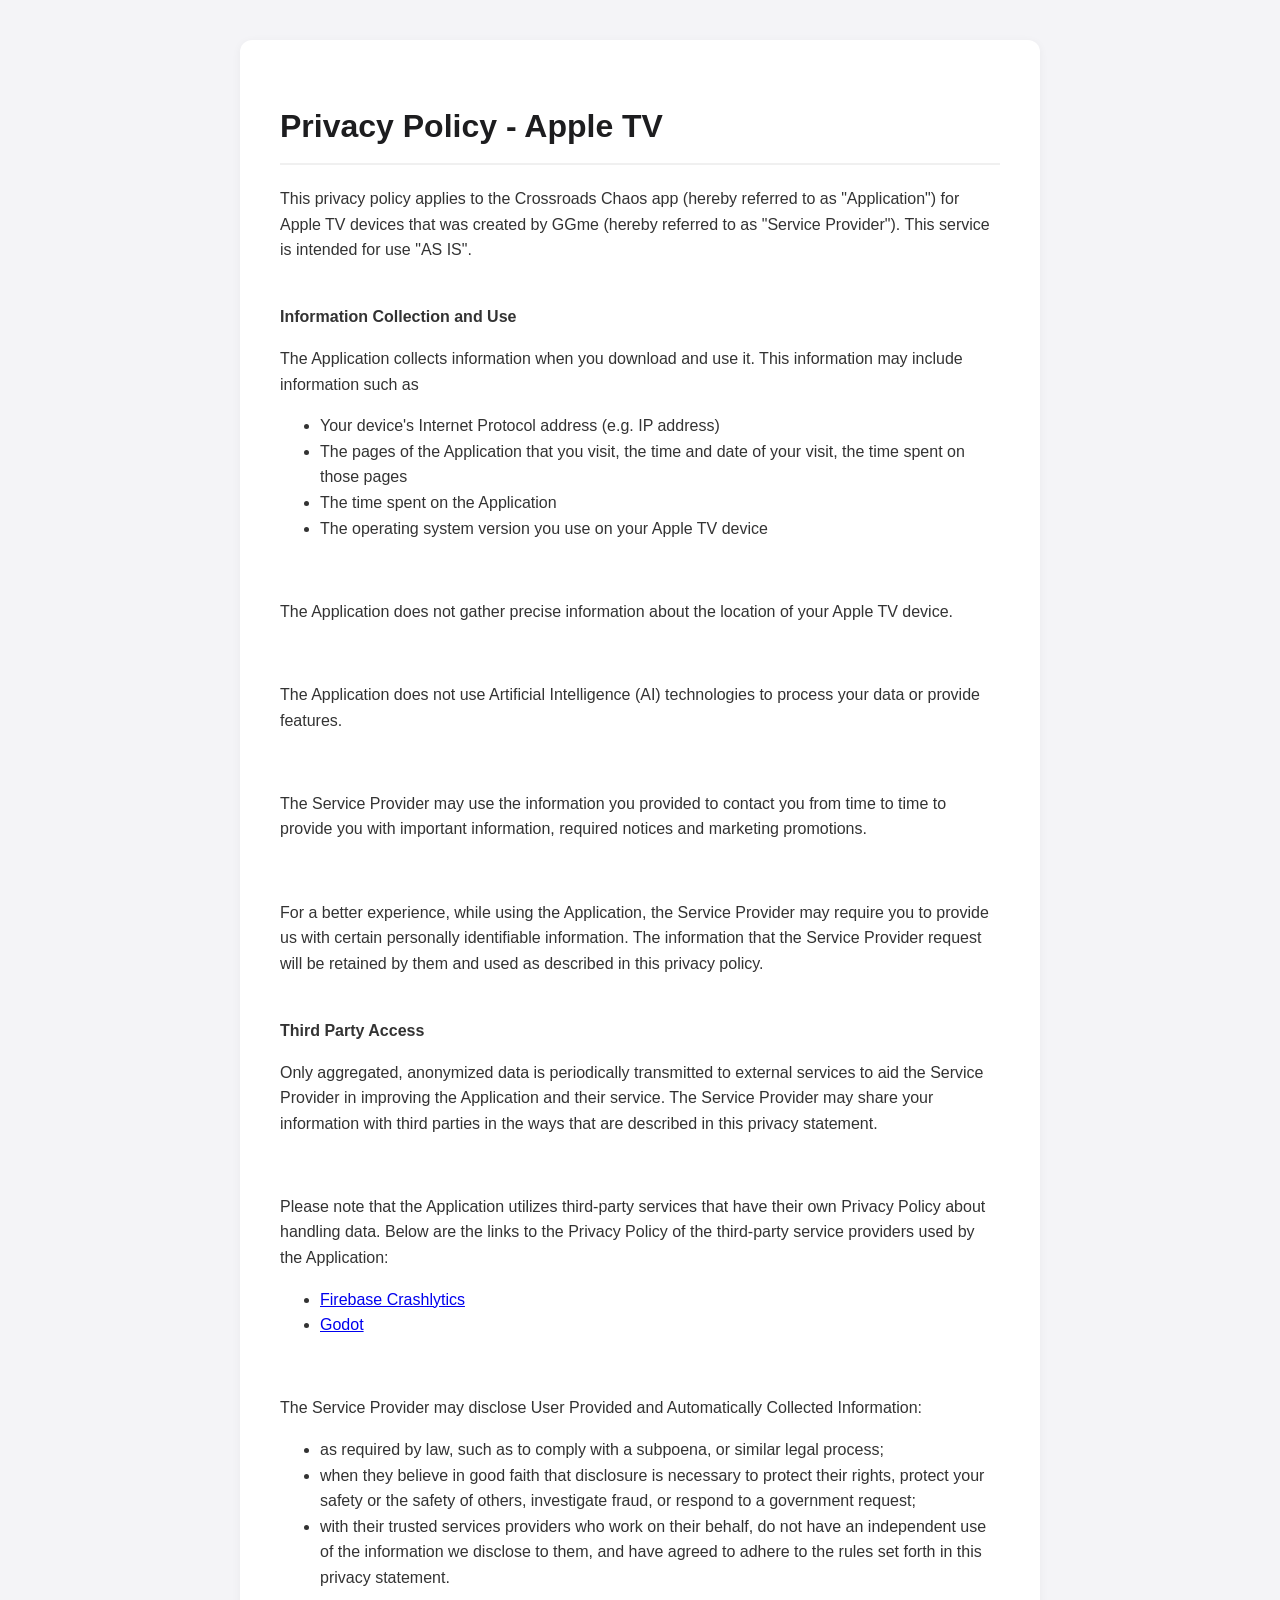
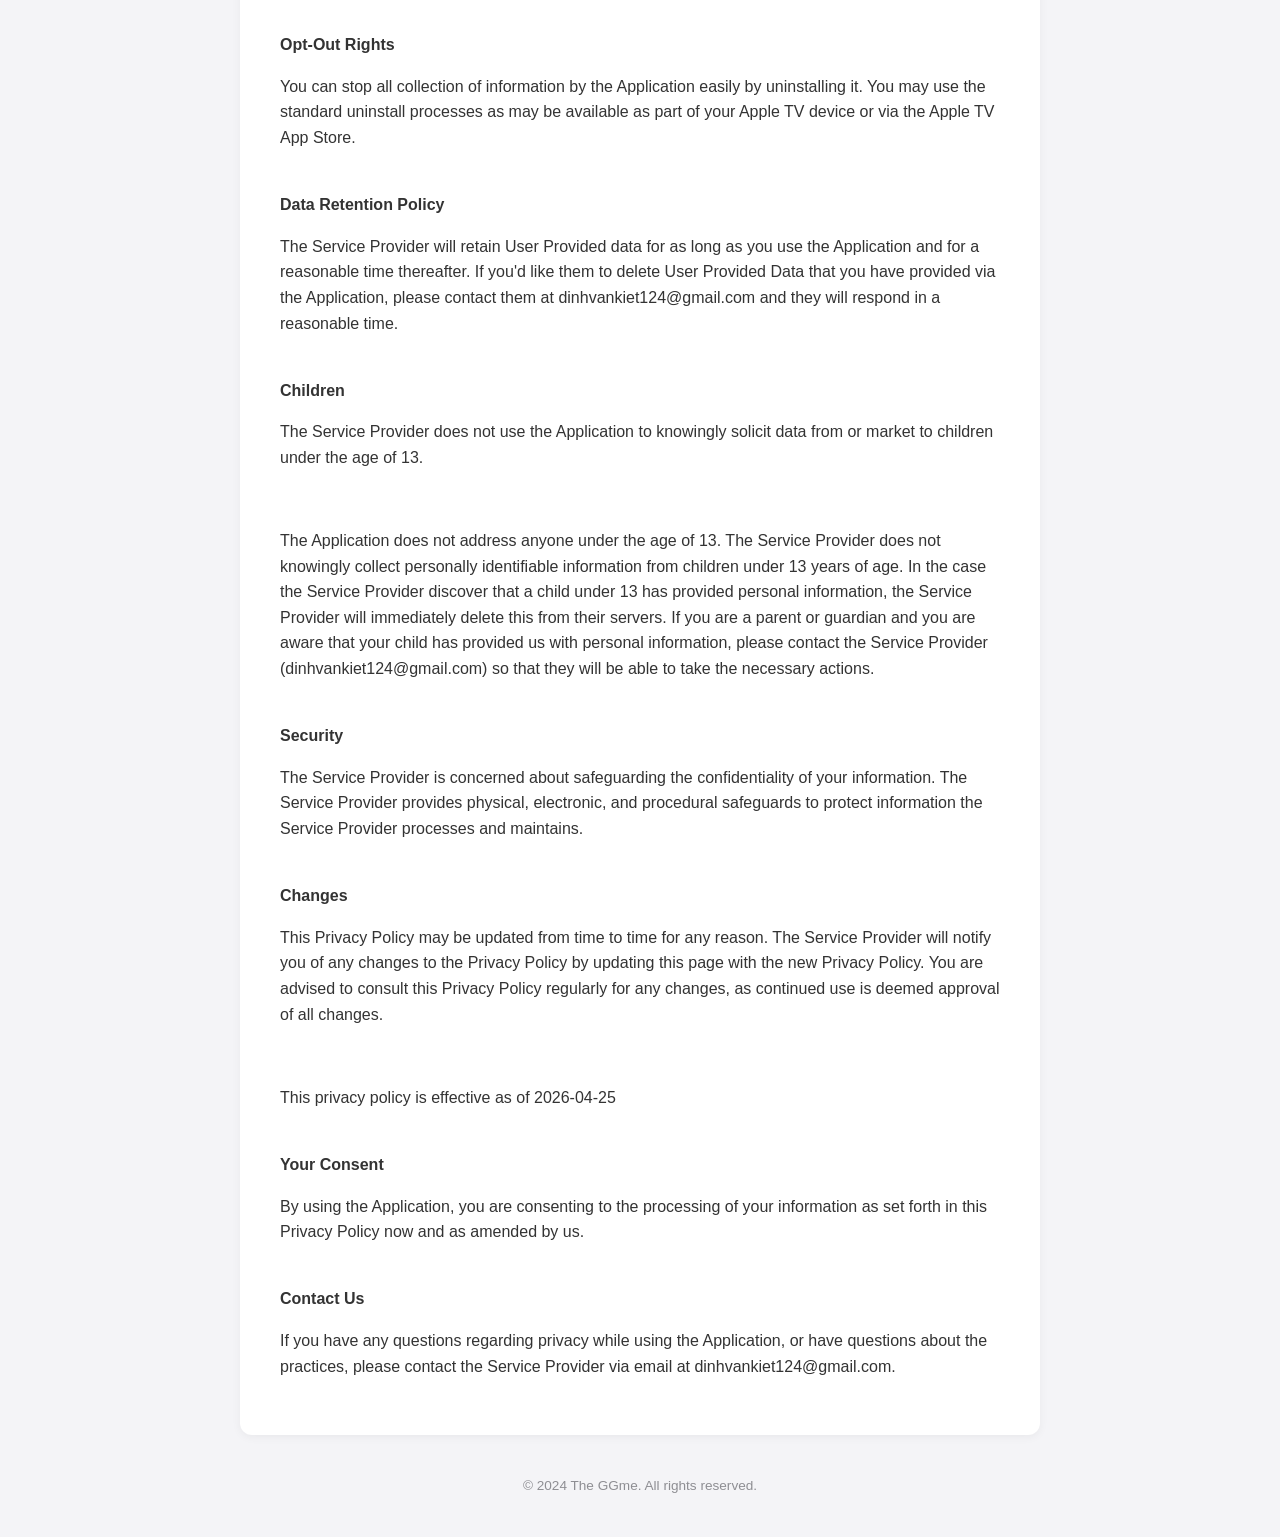
==== apple_tv_privacy.html @ 7bf9c7cc "Update app references from "Crossroad Chaos" to "Crossroads Chaos" across multiple files, including " ====
<!DOCTYPE html>
    <html>
    <head>
      <meta charset='utf-8'>
      <meta name='viewport' content='width=device-width'>
      <title>Privacy Policy - Apple TV</title>
      <style>
    body {
        font-family: -apple-system, BlinkMacSystemFont, "Segoe UI", Roboto, Helvetica, Arial, sans-serif;
        line-height: 1.6;
        color: #333;
        max-width: 800px;
        margin: 0 auto;
        padding: 40px 20px;
        background-color: #f4f4f7;
    }
    .container {
        background-color: #fff;
        padding: 40px;
        border-radius: 12px;
        box-shadow: 0 2px 10px rgba(0,0,0,0.05);
    }
    h1 {
        color: #1d1d1f;
        border-bottom: 2px solid #f0f0f0;
        padding-bottom: 10px;
    }
    h2 {
        color: #0071e3;
        margin-top: 30px;
    }
    .faq-item {
        margin-bottom: 20px;
        padding: 15px;
        background-color: #fafafa;
        border-radius: 8px;
    }
    .faq-question {
        font-weight: 600;
        color: #1d1d1f;
        display: block;
        margin-bottom: 5px;
    }
    .status-box {
        background-color: #e8f5e9;
        padding: 15px;
        border-radius: 8px;
        border-left: 4px solid #4caf50;
        margin: 20px 0;
    }
    footer {
        margin-top: 40px;
        text-align: center;
        font-size: 0.85em;
        color: #8e8e93;
    }
</style>
    </head>
    <body>
    <div class="container">
    <h1>Privacy Policy - Apple TV</h1><p>This privacy policy applies to the Crossroads Chaos app (hereby referred to as "Application") for Apple TV devices that was created by GGme (hereby referred to as "Service Provider"). This service is intended for use "AS IS".</p><br><strong>Information Collection and Use</strong><p>The Application collects information when you download and use it. This information may include information such as </p><ul><li>Your device's Internet Protocol address (e.g. IP address)</li><li>The pages of the Application that you visit, the time and date of your visit, the time spent on those pages</li><li>The time spent on the Application</li><li>The operating system version you use on your Apple TV device</li></ul><p></p><br><p>The Application does not gather precise information about the location of your Apple TV device.</p><!----><br><p>The Application does not use Artificial Intelligence (AI) technologies to process your data or provide features.</p><br><p>The Service Provider may use the information you provided to contact you from time to time to provide you with important information, required notices and marketing promotions.</p><br><p>For a better experience, while using the Application, the Service Provider may require you to provide us with certain personally identifiable information. The information that the Service Provider request will be retained by them and used as described in this privacy policy.</p><br><strong>Third Party Access</strong><p>Only aggregated, anonymized data is periodically transmitted to external services to aid the Service Provider in improving the Application and their service. The Service Provider may share your information with third parties in the ways that are described in this privacy statement.</p><div><br><p>Please note that the Application utilizes third-party services that have their own Privacy Policy about handling data. Below are the links to the Privacy Policy of the third-party service providers used by the Application:</p><ul><li><a href="https://firebase.google.com/support/privacy/" target="_blank" rel="noopener noreferrer">Firebase Crashlytics</a></li><li><a href="https://godotengine.org/privacy-policy" target="_blank" rel="noopener noreferrer">Godot</a></li></ul></div><br><p>The Service Provider may disclose User Provided and Automatically Collected Information:</p><ul><li>as required by law, such as to comply with a subpoena, or similar legal process;</li><li>when they believe in good faith that disclosure is necessary to protect their rights, protect your safety or the safety of others, investigate fraud, or respond to a government request;</li><li>with their trusted services providers who work on their behalf, do not have an independent use of the information we disclose to them, and have agreed to adhere to the rules set forth in this privacy statement.</li></ul><p></p><br><strong>Opt-Out Rights</strong><p>You can stop all collection of information by the Application easily by uninstalling it. You may use the standard uninstall processes as may be available as part of your Apple TV device or via the Apple TV App Store.</p><br><strong>Data Retention Policy</strong><p>The Service Provider will retain User Provided data for as long as you use the Application and for a reasonable time thereafter. If you'd like them to delete User Provided Data that you have provided via the Application, please contact them at dinhvankiet124@gmail.com and they will respond in a reasonable time.</p><br><strong>Children</strong><p>The Service Provider does not use the Application to knowingly solicit data from or market to children under the age of 13.</p><div><br><p>The Application does not address anyone under the age of 13. The Service Provider does not knowingly collect personally identifiable information from children under 13 years of age. In the case the Service Provider discover that a child under 13 has provided personal information, the Service Provider will immediately delete this from their servers. If you are a parent or guardian and you are aware that your child has provided us with personal information, please contact the Service Provider (dinhvankiet124@gmail.com) so that they will be able to take the necessary actions.</p></div><br><strong>Security</strong><p>The Service Provider is concerned about safeguarding the confidentiality of your information. The Service Provider provides physical, electronic, and procedural safeguards to protect information the Service Provider processes and maintains.</p><br><strong>Changes</strong><p>This Privacy Policy may be updated from time to time for any reason. The Service Provider will notify you of any changes to the Privacy Policy by updating this page with the new Privacy Policy. You are advised to consult this Privacy Policy regularly for any changes, as continued use is deemed approval of all changes.</p><br><p>This privacy policy is effective as of 2026-04-25</p><br><strong>Your Consent</strong><p>By using the Application, you are consenting to the processing of your information as set forth in this Privacy Policy now and as amended by us.</p><br><strong>Contact Us</strong><p>If you have any questions regarding privacy while using the Application, or have questions about the practices, please contact the Service Provider via email at dinhvankiet124@gmail.com.</p>
        </div>
    <footer>
        &copy; 2024 The GGme. All rights reserved.
    </footer>
</body>
    </html>
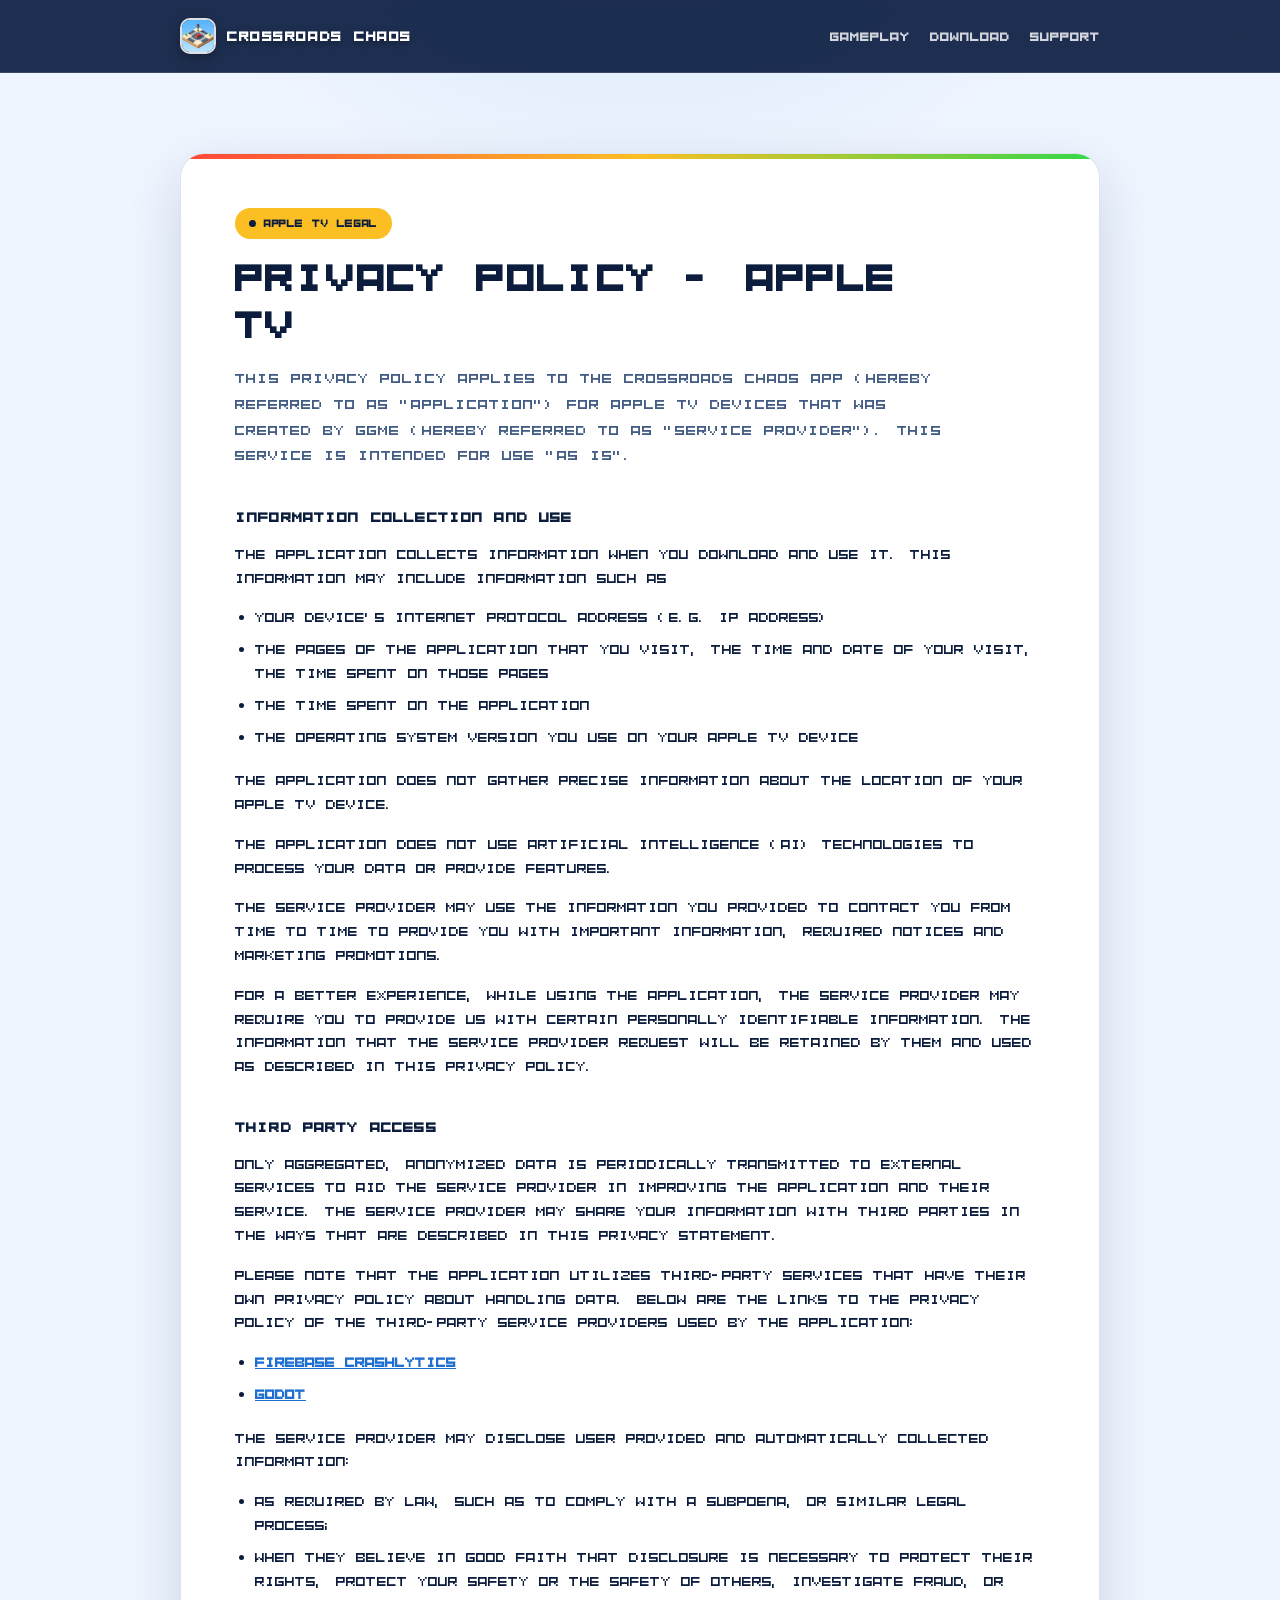
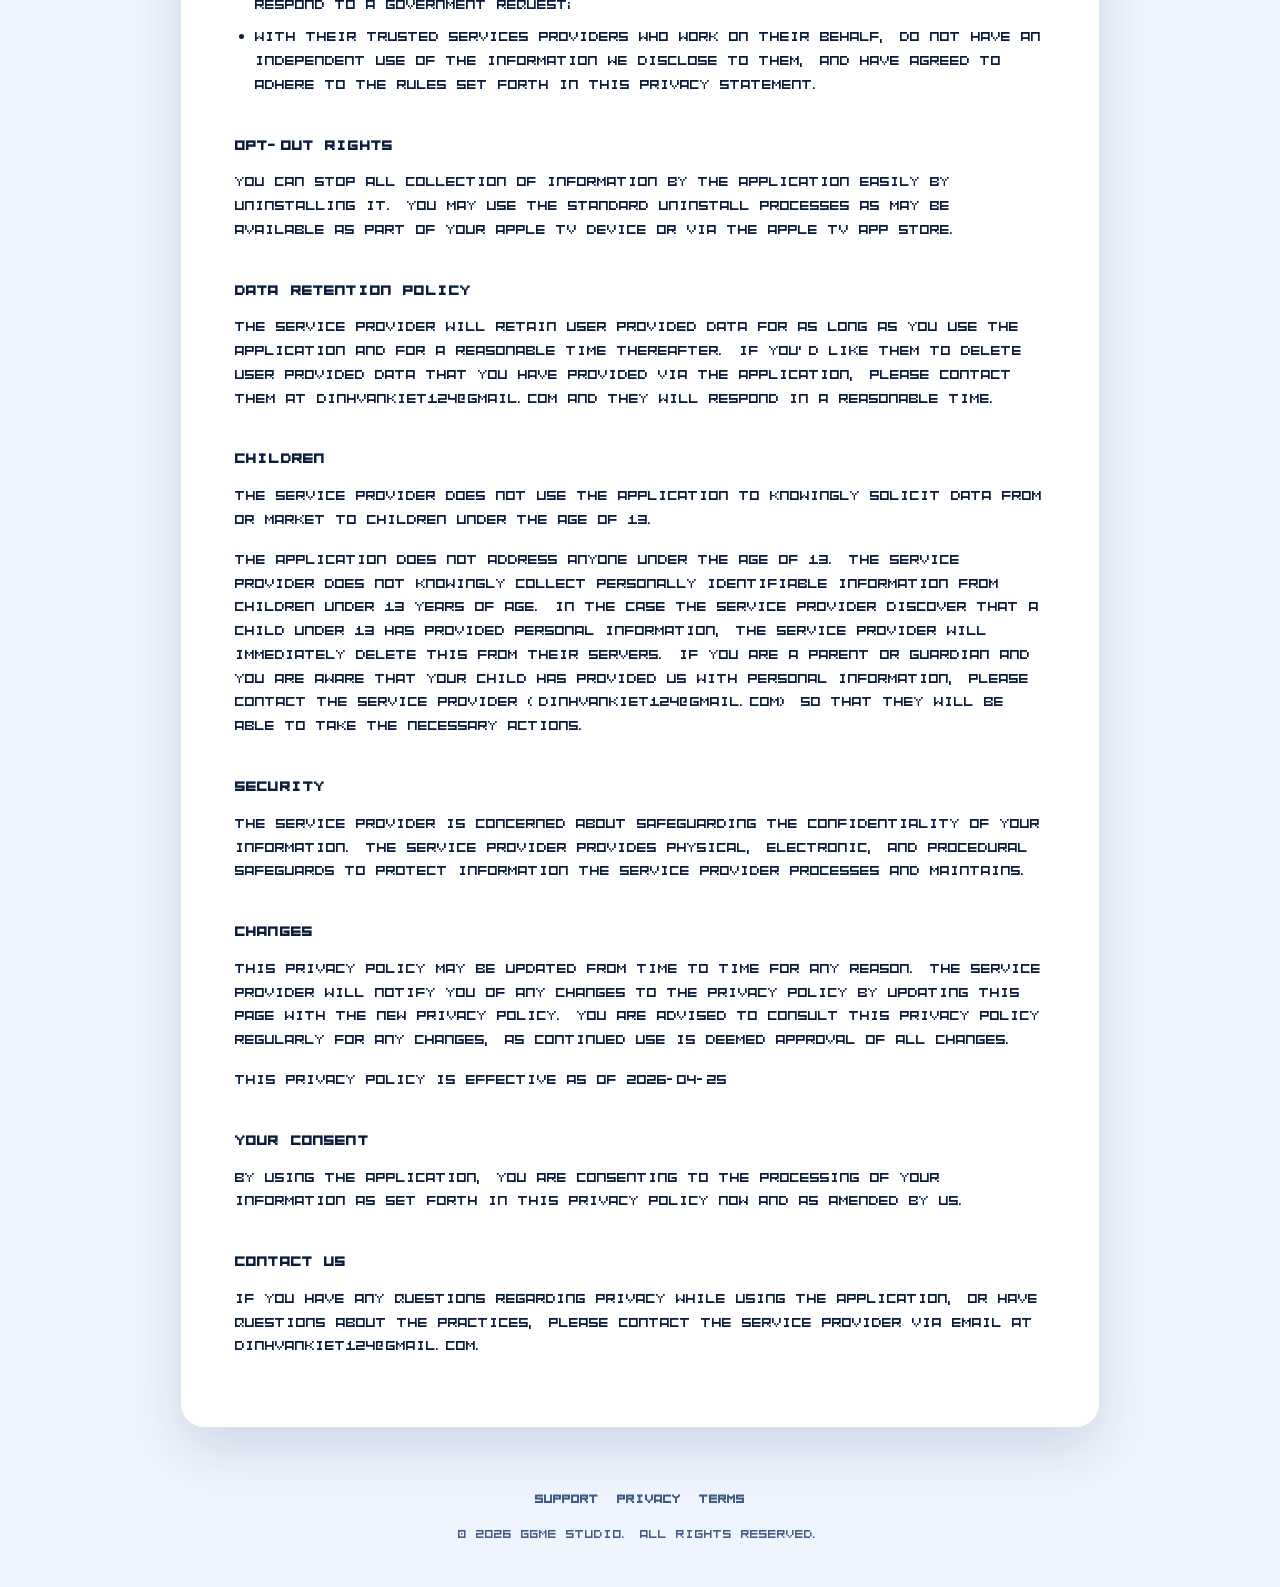
==== commit 5d61388e: "Add remote config client for dynamic landing page updates - Introduced remote-config-client.js to fe" ====
--- a/apple_tv_privacy.html
+++ b/apple_tv_privacy.html
@@ -3,65 +3,31 @@
     <head>
       <meta charset='utf-8'>
       <meta name='viewport' content='width=device-width'>
+      <meta name="color-scheme" content="light dark">
       <title>Privacy Policy - Apple TV</title>
-      <style>
-    body {
-        font-family: -apple-system, BlinkMacSystemFont, "Segoe UI", Roboto, Helvetica, Arial, sans-serif;
-        line-height: 1.6;
-        color: #333;
-        max-width: 800px;
-        margin: 0 auto;
-        padding: 40px 20px;
-        background-color: #f4f4f7;
-    }
-    .container {
-        background-color: #fff;
-        padding: 40px;
-        border-radius: 12px;
-        box-shadow: 0 2px 10px rgba(0,0,0,0.05);
-    }
-    h1 {
-        color: #1d1d1f;
-        border-bottom: 2px solid #f0f0f0;
-        padding-bottom: 10px;
-    }
-    h2 {
-        color: #0071e3;
-        margin-top: 30px;
-    }
-    .faq-item {
-        margin-bottom: 20px;
-        padding: 15px;
-        background-color: #fafafa;
-        border-radius: 8px;
-    }
-    .faq-question {
-        font-weight: 600;
-        color: #1d1d1f;
-        display: block;
-        margin-bottom: 5px;
-    }
-    .status-box {
-        background-color: #e8f5e9;
-        padding: 15px;
-        border-radius: 8px;
-        border-left: 4px solid #4caf50;
-        margin: 20px 0;
-    }
-    footer {
-        margin-top: 40px;
-        text-align: center;
-        font-size: 0.85em;
-        color: #8e8e93;
-    }
-</style>
+      <link rel="apple-touch-icon" sizes="180x180" href="favicon_io/apple-touch-icon.png">
+      <link rel="icon" type="image/png" sizes="32x32" href="favicon_io/favicon-32x32.png">
+      <link rel="icon" type="image/png" sizes="16x16" href="favicon_io/favicon-16x16.png">
+      <link rel="manifest" href="favicon_io/site.webmanifest">
+      <link rel="shortcut icon" href="favicon_io/favicon.ico">
+      <link rel="stylesheet" href="legal-pages.css">
     </head>
     <body>
-    <div class="container">
+    <header class="site-header">
+      <nav class="site-nav" aria-label="Main navigation">
+        <a class="site-brand" href="index.html"><img src="icon_1024.png" alt="Crossroads Chaos"><span>Crossroads Chaos</span></a>
+        <ul class="site-nav-links"><li><a href="index.html#features">Gameplay</a></li><li><a href="index.html#download">Download</a></li><li><a href="game_support.html">Support</a></li></ul>
+      </nav>
+    </header>
+    <main class="legal-main">
+    <article class="container policy-content">
+    <span class="page-kicker">Apple TV Legal</span>
     <h1>Privacy Policy - Apple TV</h1><p>This privacy policy applies to the Crossroads Chaos app (hereby referred to as "Application") for Apple TV devices that was created by GGme (hereby referred to as "Service Provider"). This service is intended for use "AS IS".</p><br><strong>Information Collection and Use</strong><p>The Application collects information when you download and use it. This information may include information such as </p><ul><li>Your device's Internet Protocol address (e.g. IP address)</li><li>The pages of the Application that you visit, the time and date of your visit, the time spent on those pages</li><li>The time spent on the Application</li><li>The operating system version you use on your Apple TV device</li></ul><p></p><br><p>The Application does not gather precise information about the location of your Apple TV device.</p><!----><br><p>The Application does not use Artificial Intelligence (AI) technologies to process your data or provide features.</p><br><p>The Service Provider may use the information you provided to contact you from time to time to provide you with important information, required notices and marketing promotions.</p><br><p>For a better experience, while using the Application, the Service Provider may require you to provide us with certain personally identifiable information. The information that the Service Provider request will be retained by them and used as described in this privacy policy.</p><br><strong>Third Party Access</strong><p>Only aggregated, anonymized data is periodically transmitted to external services to aid the Service Provider in improving the Application and their service. The Service Provider may share your information with third parties in the ways that are described in this privacy statement.</p><div><br><p>Please note that the Application utilizes third-party services that have their own Privacy Policy about handling data. Below are the links to the Privacy Policy of the third-party service providers used by the Application:</p><ul><li><a href="https://firebase.google.com/support/privacy/" target="_blank" rel="noopener noreferrer">Firebase Crashlytics</a></li><li><a href="https://godotengine.org/privacy-policy" target="_blank" rel="noopener noreferrer">Godot</a></li></ul></div><br><p>The Service Provider may disclose User Provided and Automatically Collected Information:</p><ul><li>as required by law, such as to comply with a subpoena, or similar legal process;</li><li>when they believe in good faith that disclosure is necessary to protect their rights, protect your safety or the safety of others, investigate fraud, or respond to a government request;</li><li>with their trusted services providers who work on their behalf, do not have an independent use of the information we disclose to them, and have agreed to adhere to the rules set forth in this privacy statement.</li></ul><p></p><br><strong>Opt-Out Rights</strong><p>You can stop all collection of information by the Application easily by uninstalling it. You may use the standard uninstall processes as may be available as part of your Apple TV device or via the Apple TV App Store.</p><br><strong>Data Retention Policy</strong><p>The Service Provider will retain User Provided data for as long as you use the Application and for a reasonable time thereafter. If you'd like them to delete User Provided Data that you have provided via the Application, please contact them at dinhvankiet124@gmail.com and they will respond in a reasonable time.</p><br><strong>Children</strong><p>The Service Provider does not use the Application to knowingly solicit data from or market to children under the age of 13.</p><div><br><p>The Application does not address anyone under the age of 13. The Service Provider does not knowingly collect personally identifiable information from children under 13 years of age. In the case the Service Provider discover that a child under 13 has provided personal information, the Service Provider will immediately delete this from their servers. If you are a parent or guardian and you are aware that your child has provided us with personal information, please contact the Service Provider (dinhvankiet124@gmail.com) so that they will be able to take the necessary actions.</p></div><br><strong>Security</strong><p>The Service Provider is concerned about safeguarding the confidentiality of your information. The Service Provider provides physical, electronic, and procedural safeguards to protect information the Service Provider processes and maintains.</p><br><strong>Changes</strong><p>This Privacy Policy may be updated from time to time for any reason. The Service Provider will notify you of any changes to the Privacy Policy by updating this page with the new Privacy Policy. You are advised to consult this Privacy Policy regularly for any changes, as continued use is deemed approval of all changes.</p><br><p>This privacy policy is effective as of 2026-04-25</p><br><strong>Your Consent</strong><p>By using the Application, you are consenting to the processing of your information as set forth in this Privacy Policy now and as amended by us.</p><br><strong>Contact Us</strong><p>If you have any questions regarding privacy while using the Application, or have questions about the practices, please contact the Service Provider via email at dinhvankiet124@gmail.com.</p>
-        </div>
-    <footer>
-        &copy; 2024 The GGme. All rights reserved.
+        </article>
+    </main>
+    <footer class="legal-footer">
+        <div class="legal-footer-links"><a href="game_support.html">Support</a><a href="privacy.html">Privacy</a><a href="terms.html">Terms</a></div>
+        &copy; 2026 GGme Studio. All rights reserved.
     </footer>
 </body>
     </html>
--- a/legal-pages.css
+++ b/legal-pages.css
@@ -0,0 +1,321 @@
+@font-face {
+  font-family: 'Kenney Future';
+  src: url('assets/fonts/kenney_future.ttf') format('truetype');
+  font-style: normal;
+  font-weight: 400;
+  font-display: swap;
+}
+
+:root {
+  color-scheme: light dark;
+  --page-bg: #eef5ff;
+  --surface: #ffffff;
+  --surface-muted: #f4f9ff;
+  --text: #0b1c3d;
+  --text-muted: #435c84;
+  --accent: #1e6fd1;
+  --accent-strong: #1456aa;
+  --border: rgba(15, 63, 133, 0.14);
+  --glow: rgba(30, 111, 209, 0.16);
+  --success: #16a34a;
+  --header-bg: rgba(7, 25, 61, 0.9);
+  --page-width: 920px;
+}
+
+@media (prefers-color-scheme: dark) {
+  :root {
+    --page-bg: #0a0720;
+    --surface: #171440;
+    --surface-muted: #1f1b52;
+    --text: #f5f8ff;
+    --text-muted: #a8b9df;
+    --accent: #3ee8ff;
+    --accent-strong: #70efff;
+    --border: rgba(62, 232, 255, 0.2);
+    --glow: rgba(62, 232, 255, 0.2);
+    --success: #4ade80;
+    --header-bg: rgba(9, 6, 31, 0.9);
+  }
+}
+
+* { box-sizing: border-box; }
+
+html { scroll-behavior: smooth; }
+
+body {
+  min-height: 100vh;
+  max-width: none;
+  margin: 0;
+  padding: 0;
+  background:
+    radial-gradient(circle at 50% -10%, var(--glow), transparent 34rem),
+    var(--page-bg);
+  color: var(--text);
+  font-family: 'Kenney Future', sans-serif;
+  font-size: 13.5px;
+  line-height: 1.75;
+  -webkit-font-smoothing: antialiased;
+}
+
+a { color: var(--accent); }
+
+a:hover { color: var(--accent-strong); }
+
+a:focus-visible {
+  outline: 3px solid #fbbf24;
+  outline-offset: 3px;
+  border-radius: 6px;
+}
+
+.site-header {
+  position: sticky;
+  top: 0;
+  z-index: 10;
+  border-bottom: 1px solid rgba(255, 255, 255, 0.12);
+  background: var(--header-bg);
+  backdrop-filter: blur(16px) saturate(150%);
+  -webkit-backdrop-filter: blur(16px) saturate(150%);
+}
+
+.site-nav {
+  width: min(var(--page-width), 90%);
+  min-height: 72px;
+  margin: 0 auto;
+  display: flex;
+  align-items: center;
+  justify-content: space-between;
+  gap: 20px;
+}
+
+.site-brand {
+  display: inline-flex;
+  align-items: center;
+  gap: 11px;
+  color: #ffffff;
+  text-decoration: none;
+  font-family: 'Kenney Future', sans-serif;
+  font-size: clamp(0.76rem, 1.1vw, 0.92rem);
+  font-weight: 700;
+  letter-spacing: 0.04em;
+  white-space: nowrap;
+}
+
+.site-brand img {
+  width: 36px;
+  height: 36px;
+  border-radius: 10px;
+  border: 2px solid rgba(255, 255, 255, 0.85);
+  box-shadow: 0 4px 12px rgba(0, 0, 0, 0.3);
+}
+
+.site-brand span {
+  color: #ffffff;
+  text-shadow: 0 2px 6px rgba(0, 0, 0, 0.4);
+}
+
+.site-nav-links {
+  display: flex;
+  flex-wrap: wrap;
+  align-items: center;
+  justify-content: flex-end;
+  gap: 6px 20px;
+  list-style: none;
+  margin: 0;
+  padding: 0;
+}
+
+.site-nav-links a {
+  color: rgba(255, 255, 255, 0.8);
+  font-size: 0.78rem;
+  font-weight: 600;
+  text-decoration: none;
+  white-space: nowrap;
+  transition: color 0.2s ease;
+}
+
+.site-nav-links a:hover,
+.site-nav-links a[aria-current="page"] {
+  color: #fbbf24;
+}
+
+.legal-main {
+  width: min(var(--page-width), 90%);
+  margin: 0 auto;
+  padding: clamp(40px, 7vw, 80px) 0 60px;
+}
+
+.container {
+  position: relative;
+  overflow: hidden;
+  padding: clamp(28px, 5vw, 54px);
+  border: 1px solid var(--border);
+  border-radius: 24px;
+  background: var(--surface);
+  box-shadow: 0 20px 55px rgba(7, 25, 61, 0.14);
+}
+
+.container::before {
+  content: '';
+  position: absolute;
+  top: 0;
+  left: 0;
+  width: 100%;
+  height: 5px;
+  background: linear-gradient(90deg, #ff453a, #fbbf24, #32d74b);
+}
+
+.page-kicker {
+  display: inline-flex;
+  align-items: center;
+  gap: 8px;
+  margin: 0 0 14px;
+  padding: 6px 14px;
+  border-radius: 999px;
+  background: #fbbf24;
+  color: #0b1c3d;
+  font-size: 0.68rem;
+  font-weight: 700;
+  letter-spacing: 0.05em;
+  text-transform: uppercase;
+}
+
+.page-kicker::before {
+  content: '';
+  width: 7px;
+  height: 7px;
+  border-radius: 50%;
+  background: #0b1c3d;
+}
+
+h1, h2, .policy-content > strong {
+  font-family: 'Kenney Future', sans-serif;
+  color: var(--text);
+}
+
+h1 {
+  max-width: 740px;
+  margin: 0 0 18px;
+  padding: 0;
+  border: 0;
+  font-size: clamp(1.5rem, 3.6vw, 2.45rem);
+  line-height: 1.2;
+  letter-spacing: 0.01em;
+  text-transform: uppercase;
+}
+
+h1 + p {
+  max-width: 720px;
+  margin-top: 0;
+  color: var(--text-muted);
+  font-size: 0.92rem;
+}
+
+h2, .policy-content > strong {
+  display: block;
+  margin: 36px 0 12px;
+  font-size: 0.92rem;
+  font-weight: 700;
+  letter-spacing: 0.01em;
+  text-transform: uppercase;
+}
+
+h2 { color: var(--accent); }
+
+p {
+  margin: 0 0 16px;
+  font-size: 0.85rem;
+}
+
+ul {
+  margin: 0 0 20px;
+  padding-left: 1.25rem;
+  font-size: 0.85rem;
+}
+
+li { margin: 8px 0; }
+
+.policy-content br { display: none; }
+.policy-content p:empty { display: none; }
+.policy-content a { font-weight: 700; overflow-wrap: anywhere; }
+
+.faq-item {
+  margin: 14px 0;
+  padding: 20px 22px;
+  border: 1px solid var(--border);
+  border-radius: 16px;
+  background: var(--surface-muted);
+  font-size: 0.84rem;
+}
+
+.faq-question {
+  display: block;
+  margin-bottom: 8px;
+  color: var(--text);
+  font-weight: 700;
+  font-size: 0.88rem;
+}
+
+.status-box {
+  display: flex;
+  align-items: center;
+  gap: 10px;
+  margin: 24px 0 34px;
+  padding: 15px 18px;
+  border: 1px solid color-mix(in srgb, var(--success) 38%, var(--border));
+  border-radius: 14px;
+  background: color-mix(in srgb, var(--success) 12%, transparent);
+  color: var(--text);
+  font-size: 0.84rem;
+}
+
+.status-box::before {
+  content: '';
+  width: 9px;
+  height: 9px;
+  flex: 0 0 auto;
+  border-radius: 50%;
+  background: var(--success);
+  box-shadow: 0 0 0 5px color-mix(in srgb, var(--success) 18%, transparent);
+}
+
+.legal-footer {
+  width: min(var(--page-width), 90%);
+  margin: 0 auto;
+  padding: 0 0 42px;
+  color: var(--text-muted);
+  font-size: 0.76rem;
+  text-align: center;
+}
+
+.legal-footer-links {
+  display: flex;
+  flex-wrap: wrap;
+  justify-content: center;
+  gap: 8px 18px;
+  margin: 0 0 14px;
+}
+
+.legal-footer-links a {
+  color: var(--text-muted);
+  font-weight: 700;
+  text-decoration: none;
+}
+
+.legal-footer-links a:hover,
+.legal-footer-links a[aria-current="page"] { color: var(--accent); }
+
+@media (max-width: 600px) {
+  .site-nav { min-height: 64px; }
+  .site-brand { font-size: 0.7rem; }
+  .site-brand img { width: 30px; height: 30px; }
+  .site-nav-links { gap: 5px 12px; }
+  .site-nav-links a { font-size: 0.68rem; }
+  .legal-main { width: min(100% - 28px, var(--page-width)); padding-top: 30px; }
+  .container { border-radius: 20px; padding: 24px 18px; }
+  h2, .policy-content > strong { margin-top: 28px; }
+  .faq-item { padding: 16px; }
+}
+
+@media (prefers-reduced-motion: reduce) {
+  html { scroll-behavior: auto; }
+}
